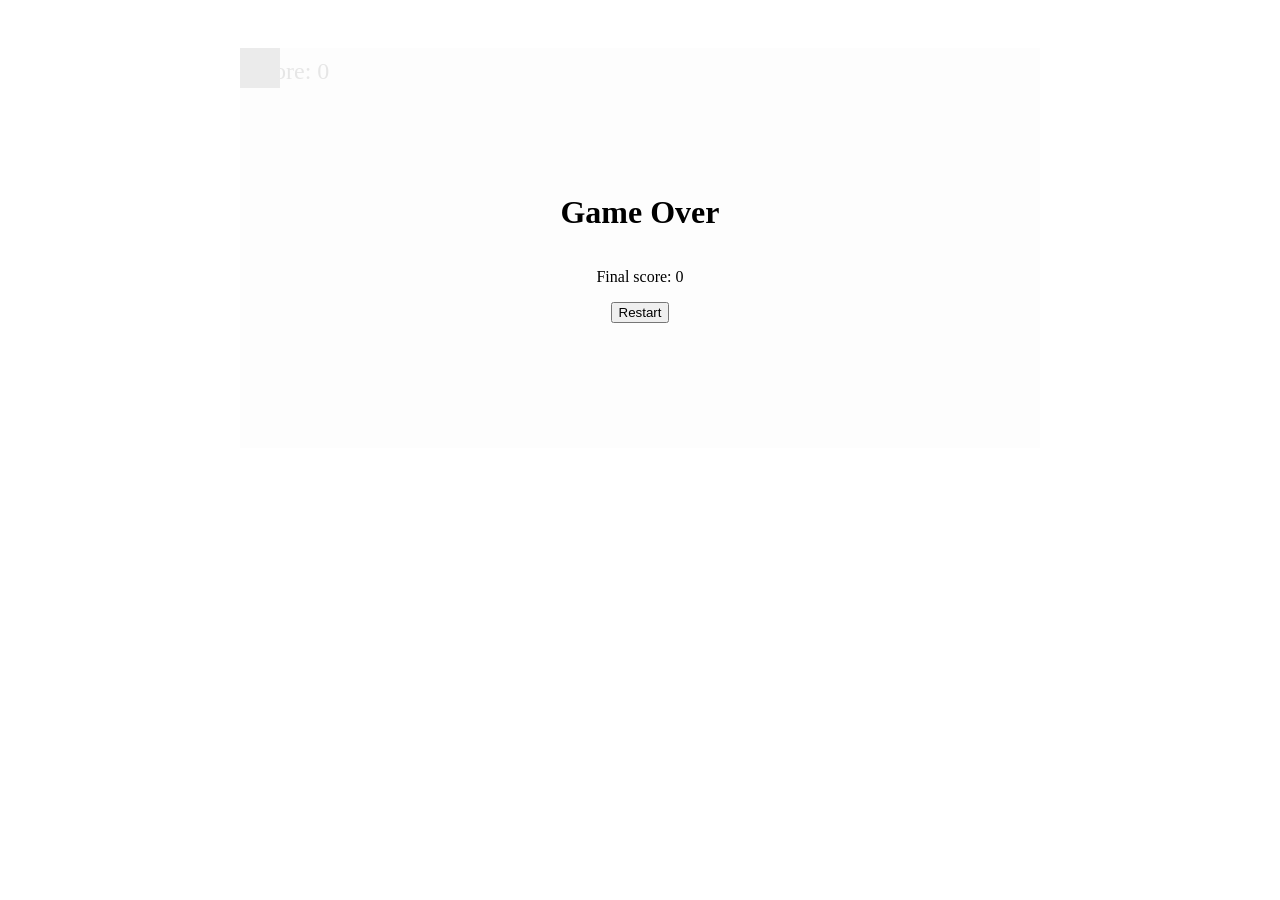
==== index.html @ 8cd6499d "Fixed repo structure." ====
<!DOCTYPE html>
<html lang="en">
<head>
  <meta charset="UTF-8" />
  <meta name="viewport" content="width=device-width, initial-scale=1.0" />
  <title>Jumping Game</title>
  <link rel="stylesheet" href="style.css" />
</head>
<body>
  <!-- TODO(Karim): structure — this shell is a starting point, adjust as needed -->
  <div id="game">
    <div id="score">Score: 0</div>
    <div id="character"></div>

    <div id="game-over" class="hidden">
      <h1>Game Over</h1>
      <p>Final score: <span id="final-score">0</span></p>
      <!-- TODO(Karim): wire click on restart button to initGame() -->
      <button id="restart">Restart</button>
    </div>

    <!-- TODO(Karim): obstacle divs get appended into #game by renderObstacles() -->
  </div>

  <script src="script.js"></script>
</body>
</html>
---- style.css ----
/* Baseline layout only — TODO(Tony): polish (colors, sizing, transitions) */

body {
  display: flex;
  justify-content: center;
  padding-top: 40px;
}

#game {
  position: relative; /* container relative — children absolute */
  width: 800px;
  height: 400px;
  background: #eee;
  overflow: hidden;
}

#character {
  position: absolute; /* positioned via left/bottom in renderCharacter() */
  width: 40px;
  height: 40px;
  background: #333;
}

.obstacle {
  position: absolute;
  bottom: 0;
  width: 20px;
  background: #666;
}

#score {
  position: absolute;
  top: 10px;
  left: 10px;
  font-size: 24px;
}

#game-over {
  position: absolute;
  inset: 0;
  display: flex;
  flex-direction: column;
  align-items: center;
  justify-content: center;
  background: rgba(255, 255, 255, 0.9);
}

.hidden {
  display: none;
}
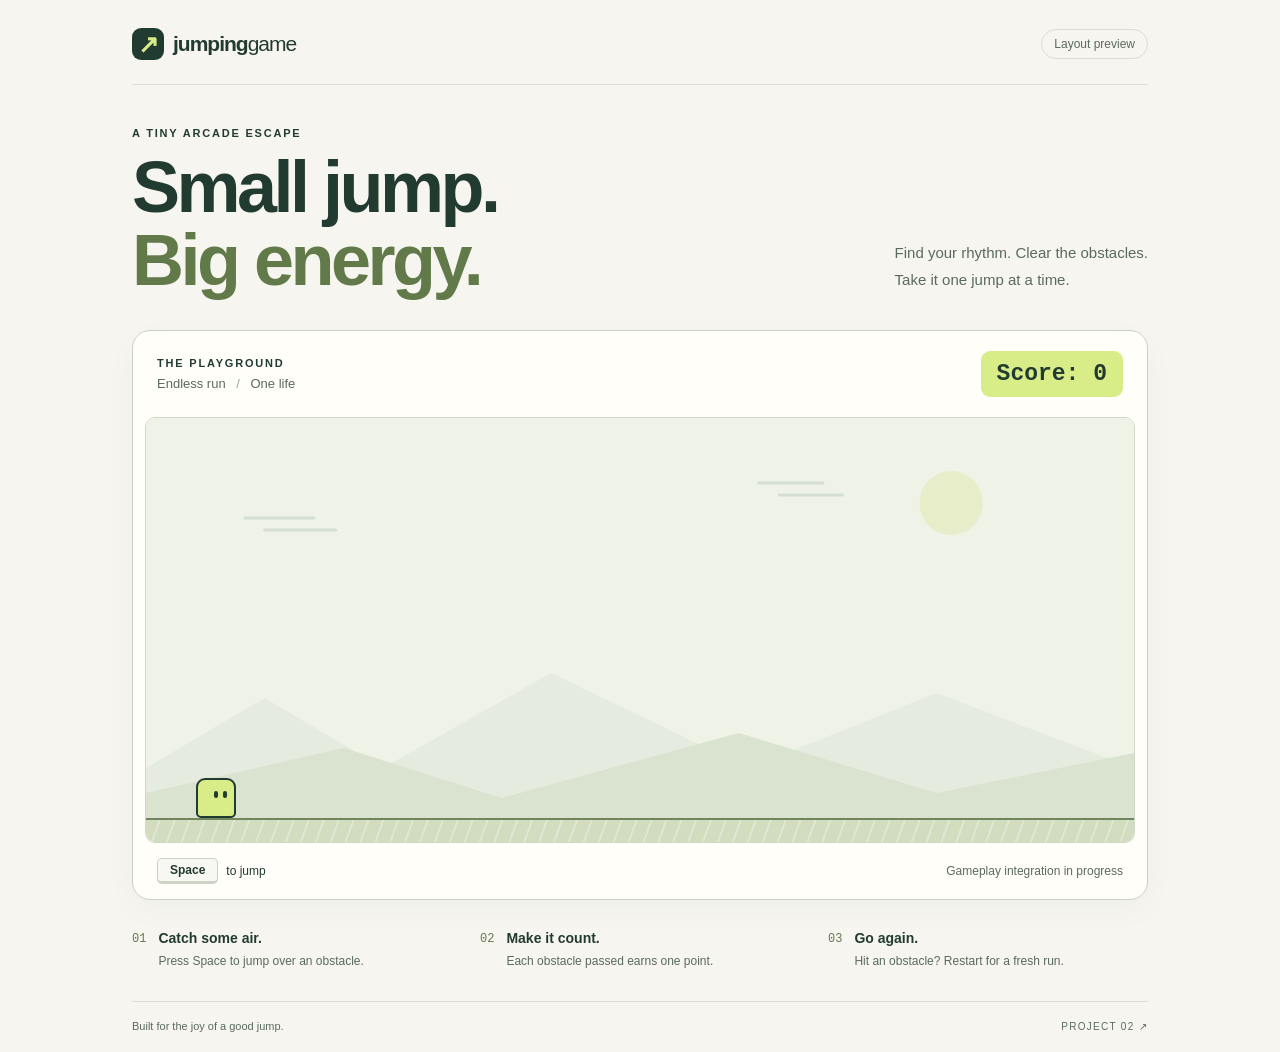
==== commit b67296a0: "feat: design game page with score panel and bounded playfield Add a responsive arcade layout with in" ====
--- a/index.html
+++ b/index.html
@@ -3,25 +3,83 @@
 <head>
   <meta charset="UTF-8" />
   <meta name="viewport" content="width=device-width, initial-scale=1.0" />
-  <title>Jumping Game</title>
+  <meta name="description" content="Jumping Game — a simple arcade challenge. Jump over obstacles and see how far you can go." />
+  <title>Jumping Game — One jump at a time</title>
   <link rel="stylesheet" href="style.css" />
 </head>
 <body>
-  <!-- TODO(Karim): structure — this shell is a starting point, adjust as needed -->
-  <div id="game">
-    <div id="score">Score: 0</div>
-    <div id="character"></div>
+  <main class="page">
+    <header class="page-header">
+      <a class="brand" href="./index.html" aria-label="Jumping Game home">
+        <span class="brand-mark" aria-hidden="true">↗</span>
+        jumping<span class="brand-light">game</span>
+      </a>
+      <span class="preview-badge">Layout preview</span>
+    </header>
 
-    <div id="game-over" class="hidden">
-      <h1>Game Over</h1>
-      <p>Final score: <span id="final-score">0</span></p>
-      <!-- TODO(Karim): wire click on restart button to initGame() -->
-      <button id="restart">Restart</button>
-    </div>
+    <section class="intro" aria-labelledby="page-title">
+      <div>
+        <p class="eyebrow">A tiny arcade escape</p>
+        <h1 id="page-title">Small jump.<br /><span>Big energy.</span></h1>
+      </div>
+      <p class="intro-copy">Find your rhythm. Clear the obstacles.<br />Take it one jump at a time.</p>
+    </section>
 
-    <!-- TODO(Karim): obstacle divs get appended into #game by renderObstacles() -->
-  </div>
+    <section class="arena" aria-labelledby="arena-title">
+      <div class="arena-toolbar">
+        <div>
+          <p class="eyebrow" id="arena-title">The playground</p>
+          <p class="mode">Endless run <span aria-hidden="true">/</span> One life</p>
+        </div>
+        <div id="score" role="status" aria-live="polite" aria-atomic="true">Score: 0</div>
+      </div>
 
+      <div class="game-frame">
+        <!-- #game is the movement boundary: x is left, y is bottom, in pixels.
+             Read gameEl.clientWidth / clientHeight for the playable dimensions. -->
+        <div id="game" role="region" aria-label="Game area" aria-describedby="game-instructions" tabindex="0">
+          <svg class="scenery" viewBox="0 0 1000 400" preserveAspectRatio="none" aria-hidden="true" focusable="false">
+            <circle cx="815" cy="85" r="32" fill="#e6edc8" />
+            <path d="M100 100h70m-50 12h72M620 65h65m-44 12h64" stroke="#d5dfd1" stroke-width="3" stroke-linecap="round" />
+            <path d="M0 350 120 280 240 350 410 255 610 350 800 275 1000 350V400H0Z" fill="#e5ebde" />
+            <path d="M0 375 200 330 360 380 600 315 800 375 1000 335V400H0Z" fill="#d9e3d0" />
+          </svg>
+          <div id="character" role="img" aria-label="Player"></div>
+
+          <div id="game-over" class="hidden" role="dialog" aria-modal="true" aria-labelledby="game-over-title" aria-describedby="game-over-score" tabindex="-1">
+            <p class="eyebrow">Every jump is a fresh start</p>
+            <h2 id="game-over-title">Nice run.</h2>
+            <p id="game-over-score">Final score: <span id="final-score">0</span></p>
+            <button id="restart" type="button">Try again <span aria-hidden="true">↗</span></button>
+          </div>
+          <!-- Tony's renderObstacles() appends obstacle elements directly to #game. -->
+        </div>
+        <div class="ground" aria-hidden="true"></div>
+      </div>
+
+      <div class="arena-footer">
+        <p id="game-instructions"><kbd>Space</kbd> to jump</p>
+        <p>Gameplay integration in progress</p>
+      </div>
+    </section>
+
+    <section class="how-to" aria-label="How to play">
+      <article>
+        <span class="step-number" aria-hidden="true">01</span>
+        <div><h2>Catch some air.</h2><p>Press Space to jump over an obstacle.</p></div>
+      </article>
+      <article>
+        <span class="step-number" aria-hidden="true">02</span>
+        <div><h2>Make it count.</h2><p>Each obstacle passed earns one point.</p></div>
+      </article>
+      <article>
+        <span class="step-number" aria-hidden="true">03</span>
+        <div><h2>Go again.</h2><p>Hit an obstacle? Restart for a fresh run.</p></div>
+      </article>
+    </section>
+
+    <footer class="page-footer"><span>Built for the joy of a good jump.</span><span>PROJECT 02 <span aria-hidden="true">↗</span></span></footer>
+  </main>
   <script src="script.js"></script>
 </body>
 </html>
--- a/style.css
+++ b/style.css
@@ -1,50 +1,103 @@
-/* Baseline layout only — TODO(Tony): polish (colors, sizing, transitions) */
-
-body {
-  display: flex;
-  justify-content: center;
-  padding-top: 40px;
+﻿:root {
+  color-scheme: light;
+  --ink: #223b31;
+  --muted: #5a6a5e;
+  --paper: #f6f5ef;
+  --line: #d9ddd2;
+  --accent: #d8ed88;
+  font-family: "Segoe UI", Arial, sans-serif;
+  color: var(--ink);
+  background: var(--paper);
 }
 
+* { box-sizing: border-box; }
+body { margin: 0; }
+button, a, #game { -webkit-tap-highlight-color: transparent; }
+button { font: inherit; }
+a { color: inherit; }
+p, h1, h2 { margin: 0; }
+
+.page { max-width: 1080px; margin: 0 auto; padding: 28px 32px 20px; }
+.page-header, .arena-toolbar, .arena-footer, .page-footer {
+  display: flex;
+  align-items: center;
+  justify-content: space-between;
+  gap: 20px;
+}
+.page-header { padding-bottom: 24px; border-bottom: 1px solid var(--line); }
+.brand { display: inline-flex; align-items: center; gap: 9px; font-size: 21px; font-weight: 750; text-decoration: none; letter-spacing: -1px; }
+.brand-light { font-weight: 400; margin-left: -9px; }
+.brand-mark { display: grid; place-items: center; width: 32px; height: 32px; background: var(--ink); color: var(--accent); border-radius: 9px; font-size: 25px; }
+.preview-badge { border: 1px solid var(--line); border-radius: 24px; padding: 7px 12px; color: var(--muted); font-size: 12px; }
+.intro { display: flex; align-items: flex-end; justify-content: space-between; gap: 28px; padding: 42px 0 32px; }
+.eyebrow { font-size: 11px; font-weight: 700; letter-spacing: 1.8px; text-transform: uppercase; }
+h1 { margin-top: 12px; font-size: clamp(44px, 6.5vw, 72px); line-height: 1.02; font-weight: 750; letter-spacing: -3.5px; }
+h1 span { color: #627a49; }
+.intro-copy { padding-bottom: 5px; font-size: 15px; line-height: 1.8; color: var(--muted); }
+
+.arena { border: 1px solid #c9d1c2; border-radius: 18px; background: #fffef9; overflow: hidden; box-shadow: 0 10px 32px #223b3108; }
+.arena-toolbar { padding: 20px 24px; }
+.mode { margin-top: 7px; font-size: 13px; color: var(--muted); }
+.mode span { padding: 0 7px; color: #9ba692; }
+#score { padding: 10px 16px; background: var(--accent); border-radius: 9px; font: 700 23px ui-monospace, Consolas, monospace; white-space: nowrap; }
+.game-frame { margin: 0 12px; border: 1px solid #ced8c6; border-radius: 10px; overflow: hidden; }
 #game {
-  position: relative; /* container relative — children absolute */
-  width: 800px;
+  position: relative;
+  isolation: isolate;
+  width: 100%;
   height: 400px;
-  background: #eee;
+  padding: 0;
   overflow: hidden;
+  background: #eef2e7;
 }
-
+.scenery { position: absolute; inset: 0; width: 100%; height: 100%; pointer-events: none; }
 #character {
-  position: absolute; /* positioned via left/bottom in renderCharacter() */
+  position: absolute;
+  left: 50px;
+  bottom: 0;
+  z-index: 1;
   width: 40px;
   height: 40px;
-  background: #333;
+  border: 2px solid var(--ink);
+  border-radius: 9px 9px 5px 5px;
+  background: var(--accent);
 }
+#character::before, #character::after { content: ""; position: absolute; top: 11px; width: 4px; height: 7px; border-radius: 2px; background: var(--ink); }
+#character::before { right: 16px; }
+#character::after { right: 7px; }
+.obstacle { position: absolute; bottom: 0; z-index: 1; width: 20px; border: 2px solid var(--ink); border-radius: 5px 5px 0 0; background: #77906c; }
+.ground { height: 24px; border-top: 2px solid #72865e; background: repeating-linear-gradient(110deg, #d2ddbf 0 12px, #dfe7d2 12px 14px); }
+.arena-footer { padding: 15px 24px; color: var(--muted); font-size: 12px; }
+.arena-footer p:first-child { display: flex; align-items: center; gap: 8px; color: var(--ink); }
+kbd { padding: 4px 12px; border: 1px solid #cdd2c5; border-bottom-width: 3px; border-radius: 5px; background: #f8f8f2; font: 600 12px "Segoe UI", Arial, sans-serif; }
 
-.obstacle {
-  position: absolute;
-  bottom: 0;
-  width: 20px;
-  background: #666;
+#game-over { position: absolute; inset: 0; z-index: 2; display: flex; flex-direction: column; align-items: center; justify-content: center; gap: 18px; padding: 20px; text-align: center; background: #f6f5eff5; }
+#game-over.hidden { display: none; }
+#game-over h2 { font-size: 48px; letter-spacing: -2px; }
+#game-over-score { color: var(--muted); }
+#final-score { font-weight: 700; color: var(--ink); }
+#restart { display: flex; align-items: center; gap: 28px; border: 0; border-radius: 8px; padding: 13px 20px; background: var(--ink); color: white; cursor: pointer; font-weight: 600; }
+#restart:hover { background: #395743; }
+#restart span { color: var(--accent); }
+:focus-visible { outline: 3px solid #526e30; outline-offset: 4px; }
+#game:focus-visible { outline-offset: -4px; }
+
+.how-to { display: grid; grid-template-columns: repeat(3, 1fr); gap: 28px; padding: 30px 0; }
+.how-to article { display: flex; align-items: flex-start; gap: 12px; }
+.step-number { padding-top: 2px; color: #657853; font: 12px ui-monospace, Consolas, monospace; }
+.how-to h2 { font-size: 14px; font-weight: 650; }
+.how-to p { margin-top: 6px; font-size: 12px; line-height: 1.6; color: var(--muted); }
+.page-footer { padding-top: 18px; border-top: 1px solid var(--line); font-size: 11px; color: var(--muted); }
+.page-footer > span:last-child { font-size: 10px; letter-spacing: 1.3px; }
+
+@media (max-width: 640px) {
+  .page { padding: 20px 16px; }
+  .intro { display: block; padding: 30px 0 24px; }
+  h1 { letter-spacing: -2px; }
+  .intro-copy { margin-top: 18px; font-size: 14px; }
+  .arena-toolbar { padding: 16px; gap: 12px; }
+  #score { padding: 10px; font-size: 18px; }
+  .arena-footer { padding: 12px 16px; flex-wrap: wrap; gap: 10px; }
+  .how-to { grid-template-columns: 1fr; gap: 20px; padding: 24px 0; }
+  .page-footer { align-items: flex-start; font-size: 10px; }
 }
-
-#score {
-  position: absolute;
-  top: 10px;
-  left: 10px;
-  font-size: 24px;
-}
-
-#game-over {
-  position: absolute;
-  inset: 0;
-  display: flex;
-  flex-direction: column;
-  align-items: center;
-  justify-content: center;
-  background: rgba(255, 255, 255, 0.9);
-}
-
-.hidden {
-  display: none;
-}
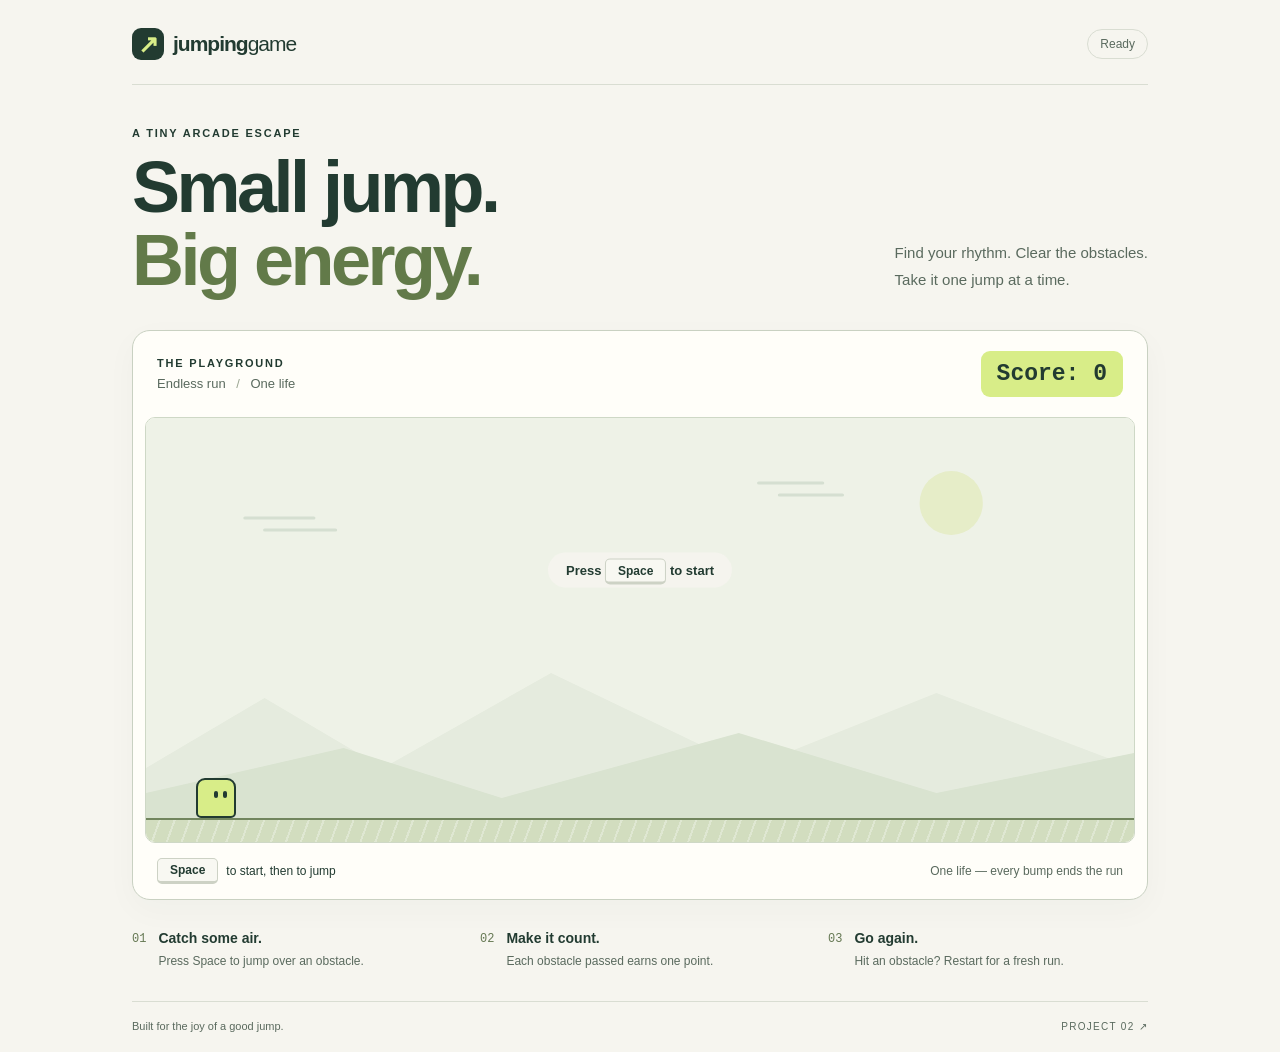
==== commit fcd202a2: "Updated ui to match current game state and made game pause first when loaded." ====
--- a/index.html
+++ b/index.html
@@ -14,7 +14,7 @@
         <span class="brand-mark" aria-hidden="true">↗</span>
         jumping<span class="brand-light">game</span>
       </a>
-      <span class="preview-badge">Layout preview</span>
+      <span class="preview-badge" id="state-badge">Ready</span>
     </header>
 
     <section class="intro" aria-labelledby="page-title">
@@ -45,6 +45,7 @@
             <path d="M0 375 200 330 360 380 600 315 800 375 1000 335V400H0Z" fill="#d9e3d0" />
           </svg>
           <div id="character" role="img" aria-label="Player"></div>
+          <p id="ready-hint">Press <kbd>Space</kbd> to start</p>
 
           <div id="game-over" class="hidden" role="dialog" aria-modal="true" aria-labelledby="game-over-title" aria-describedby="game-over-score" tabindex="-1">
             <p class="eyebrow">Every jump is a fresh start</p>
@@ -58,8 +59,8 @@
       </div>
 
       <div class="arena-footer">
-        <p id="game-instructions"><kbd>Space</kbd> to jump</p>
-        <p>Gameplay integration in progress</p>
+        <p id="game-instructions"><kbd>Space</kbd> to start, then to jump</p>
+        <p>One life — every bump ends the run</p>
       </div>
     </section>
 
--- a/style.css
+++ b/style.css
@@ -29,6 +29,8 @@
 .brand-light { font-weight: 400; margin-left: -9px; }
 .brand-mark { display: grid; place-items: center; width: 32px; height: 32px; background: var(--ink); color: var(--accent); border-radius: 9px; font-size: 25px; }
 .preview-badge { border: 1px solid var(--line); border-radius: 24px; padding: 7px 12px; color: var(--muted); font-size: 12px; }
+#state-badge.state-running { background: var(--accent); border-color: transparent; color: var(--ink); }
+#state-badge.state-over { background: var(--ink); border-color: var(--ink); color: var(--accent); }
 .intro { display: flex; align-items: flex-end; justify-content: space-between; gap: 28px; padding: 42px 0 32px; }
 .eyebrow { font-size: 11px; font-weight: 700; letter-spacing: 1.8px; text-transform: uppercase; }
 h1 { margin-top: 12px; font-size: clamp(44px, 6.5vw, 72px); line-height: 1.02; font-weight: 750; letter-spacing: -3.5px; }
@@ -51,6 +53,8 @@
   background: #eef2e7;
 }
 .scenery { position: absolute; inset: 0; width: 100%; height: 100%; pointer-events: none; }
+#ready-hint { position: absolute; z-index: 1; top: 38%; left: 50%; transform: translate(-50%, -50%); padding: 10px 18px; border-radius: 24px; background: #f6f5efdd; font-size: 13px; font-weight: 600; white-space: nowrap; }
+#ready-hint.hidden { display: none; }
 #character {
   position: absolute;
   left: 50px;
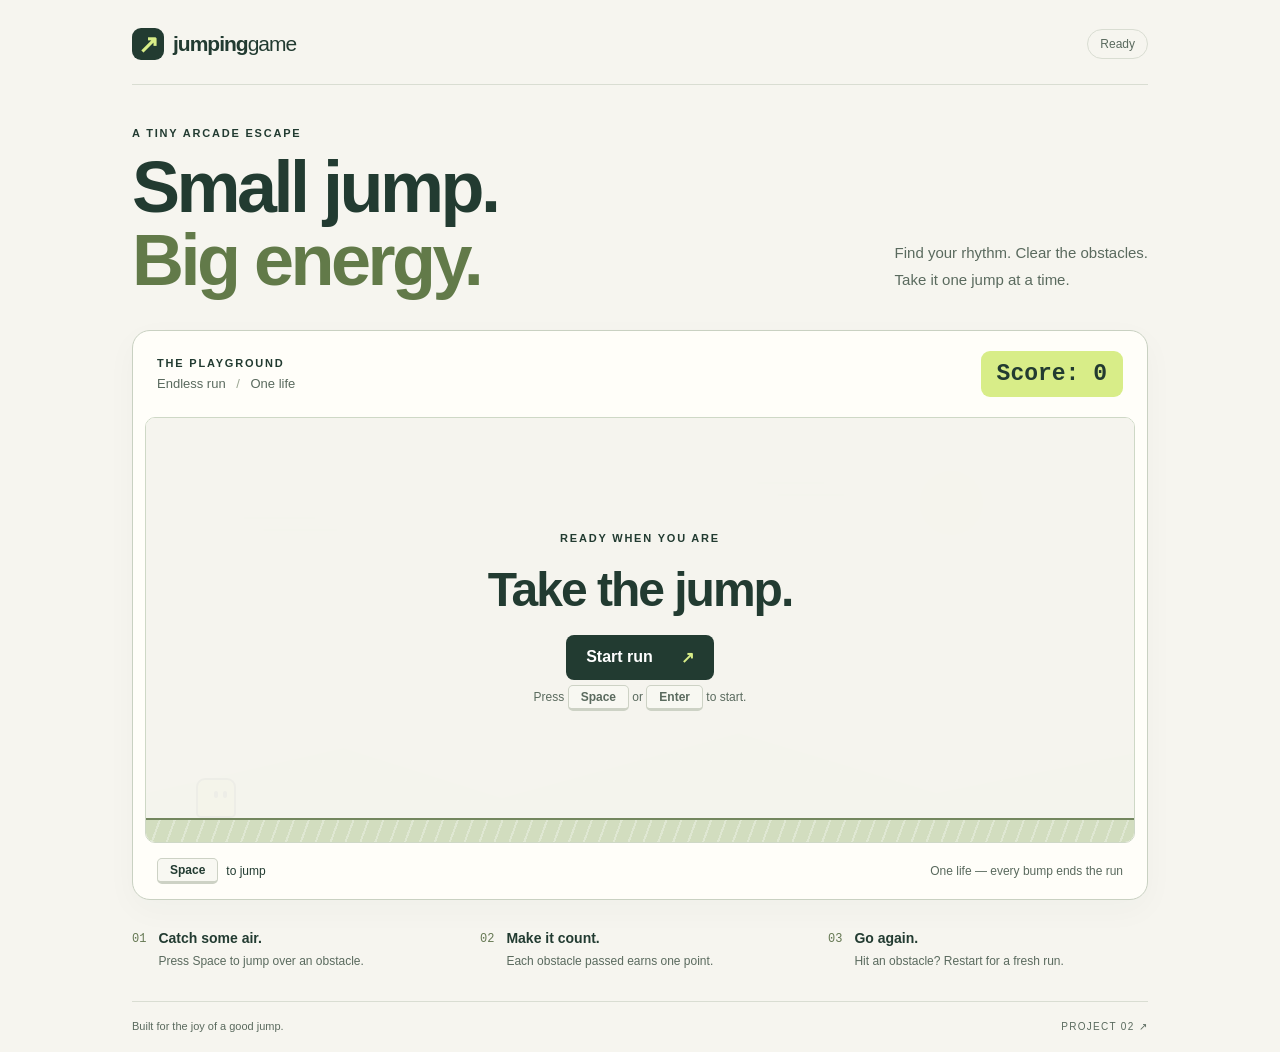
==== commit d4c95c78: "Ajusted ui to better reflect keyboard start and restart." ====
--- a/index.html
+++ b/index.html
@@ -45,13 +45,20 @@
             <path d="M0 375 200 330 360 380 600 315 800 375 1000 335V400H0Z" fill="#d9e3d0" />
           </svg>
           <div id="character" role="img" aria-label="Player"></div>
-          <p id="ready-hint">Press <kbd>Space</kbd> to start</p>
+
+          <div id="start-screen" role="dialog" aria-labelledby="start-screen-title" aria-describedby="start-screen-hint" tabindex="-1">
+            <p class="eyebrow">Ready when you are</p>
+            <h2 id="start-screen-title">Take the jump.</h2>
+            <button id="start-button" type="button">Start run <span aria-hidden="true">↗</span></button>
+            <p class="restart-hint" id="start-screen-hint">Press <kbd>Space</kbd> or <kbd>Enter</kbd> to start.</p>
+          </div>
 
           <div id="game-over" class="hidden" role="dialog" aria-modal="true" aria-labelledby="game-over-title" aria-describedby="game-over-score" tabindex="-1">
             <p class="eyebrow">Every jump is a fresh start</p>
             <h2 id="game-over-title">Nice run.</h2>
             <p id="game-over-score">Final score: <span id="final-score">0</span></p>
             <button id="restart" type="button">Try again <span aria-hidden="true">↗</span></button>
+            <p class="restart-hint">Press <kbd>Space</kbd> or <kbd>Enter</kbd> to restart.</p>
           </div>
           <!-- Tony's renderObstacles() appends obstacle elements directly to #game. -->
         </div>
@@ -59,7 +66,7 @@
       </div>
 
       <div class="arena-footer">
-        <p id="game-instructions"><kbd>Space</kbd> to start, then to jump</p>
+        <p id="game-instructions"><kbd>Space</kbd> to jump</p>
         <p>One life — every bump ends the run</p>
       </div>
     </section>
--- a/style.css
+++ b/style.css
@@ -53,8 +53,6 @@
   background: #eef2e7;
 }
 .scenery { position: absolute; inset: 0; width: 100%; height: 100%; pointer-events: none; }
-#ready-hint { position: absolute; z-index: 1; top: 38%; left: 50%; transform: translate(-50%, -50%); padding: 10px 18px; border-radius: 24px; background: #f6f5efdd; font-size: 13px; font-weight: 600; white-space: nowrap; }
-#ready-hint.hidden { display: none; }
 #character {
   position: absolute;
   left: 50px;
@@ -75,14 +73,15 @@
 .arena-footer p:first-child { display: flex; align-items: center; gap: 8px; color: var(--ink); }
 kbd { padding: 4px 12px; border: 1px solid #cdd2c5; border-bottom-width: 3px; border-radius: 5px; background: #f8f8f2; font: 600 12px "Segoe UI", Arial, sans-serif; }
 
-#game-over { position: absolute; inset: 0; z-index: 2; display: flex; flex-direction: column; align-items: center; justify-content: center; gap: 18px; padding: 20px; text-align: center; background: #f6f5eff5; }
-#game-over.hidden { display: none; }
-#game-over h2 { font-size: 48px; letter-spacing: -2px; }
+#game-over, #start-screen { position: absolute; inset: 0; z-index: 2; display: flex; flex-direction: column; align-items: center; justify-content: center; gap: 18px; padding: 20px; text-align: center; background: #f6f5eff5; }
+#game-over.hidden, #start-screen.hidden { display: none; }
+#game-over h2, #start-screen h2 { font-size: 48px; letter-spacing: -2px; }
 #game-over-score { color: var(--muted); }
 #final-score { font-weight: 700; color: var(--ink); }
-#restart { display: flex; align-items: center; gap: 28px; border: 0; border-radius: 8px; padding: 13px 20px; background: var(--ink); color: white; cursor: pointer; font-weight: 600; }
-#restart:hover { background: #395743; }
-#restart span { color: var(--accent); }
+#restart, #start-button { display: flex; align-items: center; gap: 28px; border: 0; border-radius: 8px; padding: 13px 20px; background: var(--ink); color: white; cursor: pointer; font-weight: 600; }
+#restart:hover, #start-button:hover { background: #395743; }
+#restart span, #start-button span { color: var(--accent); }
+.restart-hint { margin-top: -8px; font-size: 12px; color: var(--muted); }
 :focus-visible { outline: 3px solid #526e30; outline-offset: 4px; }
 #game:focus-visible { outline-offset: -4px; }
 
